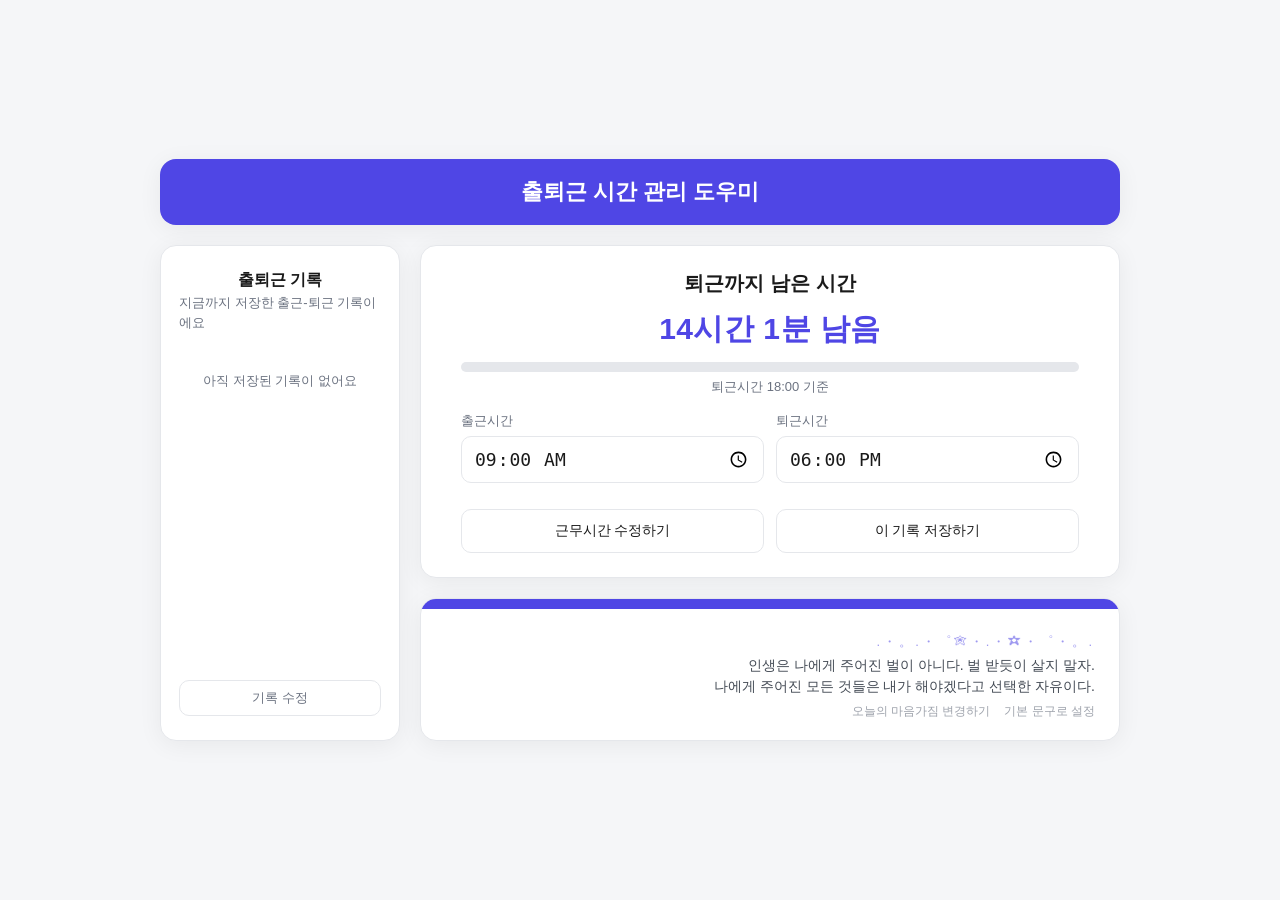
==== index.html @ 561ee298 "Add files via upload" ====
<!DOCTYPE html>
<html lang="ko">
<head>
<meta charset="UTF-8">
<meta name="viewport" content="width=device-width, initial-scale=1.0">
<title>출퇴근 시간 관리 도우미</title>
<style>
  :root {
    color-scheme: light dark;
    --bg: #f5f6f8;
    --card: #ffffff;
    --text: #1a1a1a;
    --muted: #6b7280;
    --muted-strong: #454c56;
    --accent: #4f46e5;
    --border: #e5e7eb;
    --danger: #ef4444;
  }
  @media (prefers-color-scheme: dark) {
    :root {
      --bg: #14151a;
      --card: #1f2128;
      --text: #f2f2f2;
      --muted: #9aa0aa;
      --muted-strong: #c2c7d0;
      --accent: #818cf8;
      --border: #2e313a;
      --danger: #f87171;
    }
  }
  * { box-sizing: border-box; }
  body {
    margin: 0;
    min-height: 100vh;
    display: flex;
    align-items: center;
    justify-content: center;
    background: var(--bg);
    color: var(--text);
    font-family: -apple-system, BlinkMacSystemFont, "Apple SD Gothic Neo", "Segoe UI", sans-serif;
    padding: 24px;
  }
  .page {
    width: 100%;
    max-width: 960px;
    display: flex;
    flex-direction: column;
    align-items: center;
    gap: 20px;
  }
  .page-title {
    width: 100%;
    font-size: 22px;
    font-weight: 700;
    margin: 0;
    text-align: center;
    color: #ffffff;
    background: var(--accent);
    padding: 18px 24px;
    border-radius: 16px;
    box-shadow: 0 4px 24px rgba(0,0,0,0.06);
  }
  .quote-panel {
    width: 100%;
    position: relative;
    overflow: hidden;
    padding-top: 34px;
    padding-right: 24px;
    padding-bottom: 20px;
    padding-left: 190px;
    background-image: url('https://i.pinimg.com/736x/52/87/5c/52875cd600de977568c5be9178337293.jpg');
    background-repeat: no-repeat;
    background-position: 30px center;
    background-size: auto 70%;
  }
  .quote-decor {
    text-align: right;
    font-size: 13px;
    letter-spacing: 3px;
    color: var(--accent);
    opacity: 0.55;
    white-space: nowrap;
    margin-bottom: 4px;
    pointer-events: none;
  }
  .quote-panel::before {
    content: '';
    position: absolute;
    top: 0;
    left: 0;
    right: 0;
    height: 10px;
    background: var(--accent);
  }
  .page-quote {
    width: 100%;
    margin: 0;
    text-align: right;
    color: var(--muted-strong);
    font-size: 14px;
    line-height: 1.5;
  }
  .quote-input {
    display: none;
    width: 100%;
    min-height: 60px;
    resize: vertical;
    text-align: right;
    color: var(--text);
    background: transparent;
    font-size: 14px;
    line-height: 1.5;
    font-family: inherit;
    border: 1px solid var(--border);
    border-radius: 10px;
    padding: 8px 10px;
  }
  .quote-actions {
    width: 100%;
    display: flex;
    justify-content: flex-end;
    gap: 14px;
    margin-top: 6px;
  }
  .quote-btn {
    background: transparent;
    border: none;
    color: var(--muted);
    opacity: 0.65;
    font-size: 12px;
    cursor: pointer;
    padding: 0;
  }
  .quote-btn:hover { color: var(--accent); opacity: 1; }
  .layout {
    width: 100%;
    display: flex;
    gap: 20px;
    align-items: flex-start;
  }
  .panel {
    background-color: var(--card);
    border: 1px solid var(--border);
    border-radius: 16px;
    box-shadow: 0 4px 24px rgba(0,0,0,0.06);
  }
  .right-column {
    flex: 1;
    min-width: 0;
    display: flex;
    flex-direction: column;
    gap: 20px;
  }
  .history {
    width: 240px;
    flex-shrink: 0;
    padding: 24px 18px;
    display: flex;
    flex-direction: column;
    min-height: 0;
  }
  .history h2 {
    font-size: 16px;
    margin: 0 0 2px;
    text-align: center;
  }
  .history .sub {
    margin: 0 0 16px;
    color: var(--muted);
    font-size: 13px;
  }
  .history-list {
    overflow-y: auto;
    flex: 1;
    min-height: 0;
    display: flex;
    flex-direction: column;
    gap: 8px;
    margin-bottom: 12px;
  }
  .history-empty {
    color: var(--muted);
    font-size: 13px;
    text-align: center;
    padding: 24px 0;
  }
  .history-item {
    border: 1px solid var(--border);
    border-radius: 10px;
    padding: 10px 12px;
    display: flex;
    align-items: center;
    justify-content: space-between;
    gap: 8px;
  }
  .history-item .info .date {
    font-size: 12px;
    color: var(--muted);
  }
  .history-item .info .times {
    font-size: 15px;
    font-weight: 600;
    margin-top: 2px;
  }
  .history-item .info .times .arrow {
    color: var(--muted);
    font-weight: 400;
    margin: 0 4px;
  }
  .history-item .del {
    border: none;
    background: transparent;
    color: var(--muted);
    font-size: 18px;
    line-height: 1;
    cursor: pointer;
    padding: 4px 6px;
  }
  .history-item .del:hover { color: var(--danger); }
  .history-item.editing {
    flex-direction: column;
    align-items: stretch;
    gap: 6px;
  }
  .edit-row {
    display: flex;
    align-items: center;
    gap: 6px;
  }
  .history-item.editing input[type="date"],
  .history-item.editing input[type="time"],
  .add-form input[type="date"],
  .add-form input[type="time"] {
    flex: 1;
    min-width: 0;
    font-size: 13px;
    padding: 6px 8px;
    border-radius: 8px;
    border: 1px solid var(--border);
    background: transparent;
    color: var(--text);
  }
  .add-form {
    display: none;
    flex-direction: column;
    gap: 6px;
    padding: 10px;
    margin-bottom: 12px;
    border: 1px dashed var(--border);
    border-radius: 10px;
  }
  .add-form.show { display: flex; }
  .add-form-title {
    font-size: 12px;
    color: var(--muted);
    margin-bottom: 2px;
  }
  .add-form button {
    padding: 8px;
    border: none;
    border-radius: 8px;
    background: var(--accent);
    color: #fff;
    font-size: 13px;
    font-weight: 600;
    cursor: pointer;
  }
  .edit-btn {
    width: 100%;
    padding: 8px;
    border: 1px solid var(--border);
    border-radius: 10px;
    background: transparent;
    color: var(--muted);
    font-size: 13px;
    cursor: pointer;
  }
  .edit-btn.active {
    color: var(--accent);
    border-color: var(--accent);
  }
  .card {
    padding: 24px 40px;
  }
  .card-title {
    font-size: 20px;
    margin: 0 0 12px;
    text-align: center;
  }
  p.sub {
    margin: 0 0 24px;
    color: var(--muted);
    font-size: 14px;
    line-height: 1.5;
  }
  label {
    display: block;
    font-size: 13px;
    color: var(--muted);
    margin-bottom: 6px;
  }
  input[type="time"] {
    width: 100%;
    font-size: 18px;
    padding: 10px 12px;
    border-radius: 10px;
    border: 1px solid var(--border);
    background: transparent;
    color: var(--text);
    margin-bottom: 12px;
  }
  .row {
    display: flex;
    gap: 12px;
    margin-bottom: 14px;
  }
  .row > div { flex: 1; }
  input[type="number"] {
    width: 100%;
    font-size: 16px;
    padding: 10px 12px;
    border-radius: 10px;
    border: 1px solid var(--border);
    background: transparent;
    color: var(--text);
  }
  button.secondary {
    width: 100%;
    padding: 12px;
    border: 1px solid var(--border);
    border-radius: 10px;
    background: transparent;
    color: var(--text);
    font-size: 14px;
    font-weight: 500;
    cursor: pointer;
    margin-top: 8px;
  }
  .result {
    margin-top: 4px;
    margin-bottom: 16px;
    text-align: center;
  }
  .result .time {
    font-size: 30px;
    font-weight: 700;
    color: var(--accent);
    letter-spacing: 0.5px;
  }
  .progress-track {
    width: 100%;
    height: 10px;
    border-radius: 999px;
    background: var(--border);
    overflow: hidden;
    margin: 12px 0 0;
  }
  .progress-fill {
    height: 100%;
    width: 0%;
    border-radius: 999px;
    background: var(--accent);
    transition: width 0.6s ease;
  }
  .result .note {
    margin-top: 6px;
    font-size: 13px;
    color: var(--muted);
  }
  .button-row {
    display: flex;
    gap: 12px;
    margin-top: 8px;
  }
  .button-row .secondary {
    flex: 1;
    width: auto;
    margin-top: 0;
  }
  .work-settings {
    display: none;
  }
  .work-settings.show {
    display: flex;
  }
  @media (max-width: 720px) {
    .layout { flex-direction: column; }
    .history { width: 100%; height: 300px; }
  }
</style>
</head>
<body>
  <div class="page">
    <h1 class="page-title">출퇴근 시간 관리 도우미</h1>
    <div class="layout">
      <div class="panel history">
        <h2>출퇴근 기록</h2>
        <p class="sub">지금까지 저장한 출근-퇴근 기록이에요</p>
        <div class="history-list" id="historyList"></div>
        <div class="add-form" id="addForm">
          <div class="add-form-title">지난 기록 추가하기</div>
          <input type="date" id="addDate">
          <div class="edit-row">
            <input type="time" id="addClockIn">
            <input type="time" id="addClockOut">
          </div>
          <button type="button" onclick="addRecord()">추가하기</button>
        </div>
        <button class="edit-btn" id="editBtn" onclick="toggleEditMode()">기록 수정</button>
      </div>

      <div class="right-column">
      <div class="panel card">
        <h2 class="card-title">퇴근까지 남은 시간</h2>

      <div class="result" id="result">
        <div class="time" id="countdown">-</div>
        <div class="progress-track">
          <div class="progress-fill" id="progressFill"></div>
        </div>
        <div class="note" id="countdownNote"></div>
      </div>

      <div class="row">
        <div>
          <label for="clockIn">출근시간</label>
          <input type="time" id="clockIn" value="09:00">
        </div>
        <div>
          <label for="clockOut">퇴근시간</label>
          <input type="time" id="clockOut" value="18:00">
        </div>
      </div>

      <div class="row work-settings" id="workSettings">
        <div>
          <label for="workHours">근무시간(h)</label>
          <input type="number" id="workHours" value="8" min="0" step="0.5">
        </div>
        <div>
          <label for="breakMinutes">휴게시간(분)</label>
          <input type="number" id="breakMinutes" value="60" min="0" step="5">
        </div>
      </div>

        <div class="button-row">
          <button type="button" class="secondary" id="workSettingsToggle" onclick="toggleWorkSettings()">근무시간 수정하기</button>
          <button type="button" class="secondary" id="saveBtn" onclick="saveRecord()">이 기록 저장하기</button>
        </div>
      </div>

      <div class="panel quote-panel">
        <div class="quote-decor">.・。.・゜✭・.・✫・゜・。.</div>
        <p class="page-quote" id="quoteText"></p>
        <textarea class="quote-input" id="quoteInput"></textarea>
        <div class="quote-actions">
          <button type="button" class="quote-btn" id="quoteEditBtn" onclick="toggleQuoteEdit()">오늘의 마음가짐 변경하기</button>
          <button type="button" class="quote-btn" onclick="resetQuote()">기본 문구로 설정</button>
        </div>
      </div>
      </div>
    </div>
  </div>

<script>
const STORAGE_KEY = 'workTimeHistory';
const QUOTE_KEY = 'workTimeQuote';
const DEFAULT_QUOTE = '인생은 나에게 주어진 벌이 아니다. 벌 받듯이 살지 말자.\n나에게 주어진 모든 것들은 내가 해야겠다고 선택한 자유이다.';

function escapeHtml(str) {
  return str.replace(/&/g, '&amp;').replace(/</g, '&lt;').replace(/>/g, '&gt;');
}

function getQuote() {
  return localStorage.getItem(QUOTE_KEY) || DEFAULT_QUOTE;
}

function renderQuote() {
  document.getElementById('quoteText').innerHTML = getQuote().split('\n').map(escapeHtml).join('<br>');
}

let quoteEditing = false;

function toggleQuoteEdit() {
  quoteEditing = !quoteEditing;
  const textEl = document.getElementById('quoteText');
  const inputEl = document.getElementById('quoteInput');
  const btn = document.getElementById('quoteEditBtn');

  if (quoteEditing) {
    inputEl.value = getQuote();
    textEl.style.display = 'none';
    inputEl.style.display = 'block';
    btn.textContent = '저장하기';
  } else {
    localStorage.setItem(QUOTE_KEY, inputEl.value);
    renderQuote();
    textEl.style.display = 'block';
    inputEl.style.display = 'none';
    btn.textContent = '오늘의 마음가짐 변경하기';
  }
}

function resetQuote() {
  localStorage.removeItem(QUOTE_KEY);
  quoteEditing = false;
  document.getElementById('quoteText').style.display = 'block';
  document.getElementById('quoteInput').style.display = 'none';
  document.getElementById('quoteEditBtn').textContent = '오늘의 마음가짐 변경하기';
  renderQuote();
}

function timeToMinutes(timeStr) {
  const [h, m] = timeStr.split(':').map(Number);
  return h * 60 + m;
}

function minutesToTime(totalMinutes) {
  const h = Math.floor(totalMinutes / 60) % 24;
  const m = totalMinutes % 60;
  return String(h).padStart(2, '0') + ':' + String(m).padStart(2, '0');
}

function pad2(n) {
  return String(n).padStart(2, '0');
}

function todayIso() {
  const now = new Date();
  return `${now.getFullYear()}-${pad2(now.getMonth() + 1)}-${pad2(now.getDate())}`;
}

function toIsoDate(record) {
  return record.dateIso || (record.date || '').replace(/\./g, '-');
}

const WEEKDAYS = ['일', '월', '화', '수', '목', '금', '토'];

function formatDateLabel(isoDate) {
  if (!isoDate) return '';
  const [y, m, d] = isoDate.split('-').map(Number);
  const weekday = WEEKDAYS[new Date(y, m - 1, d).getDay()];
  return `${isoDate.replace(/-/g, '.')} (${weekday})`;
}

let workSettingsOpen = false;

function toggleWorkSettings() {
  workSettingsOpen = !workSettingsOpen;
  document.getElementById('workSettings').classList.toggle('show', workSettingsOpen);
  document.getElementById('workSettingsToggle').textContent = workSettingsOpen ? '근무시간 설정 닫기' : '근무시간 수정하기';
  syncHistoryHeight();
}

function recalcClockOut() {
  const clockIn = document.getElementById('clockIn').value;
  const workHours = parseFloat(document.getElementById('workHours').value) || 0;
  const breakMinutes = parseFloat(document.getElementById('breakMinutes').value) || 0;
  if (!clockIn) return;
  const totalMinutes = timeToMinutes(clockIn) + Math.round(workHours * 60) + breakMinutes;
  document.getElementById('clockOut').value = minutesToTime(totalMinutes);
  updateCountdown();
}

function getClockOutTarget() {
  const clockIn = document.getElementById('clockIn').value;
  const clockOut = document.getElementById('clockOut').value;
  if (!clockIn || !clockOut) return null;

  const inMinutes = timeToMinutes(clockIn);
  const outMinutes = timeToMinutes(clockOut);
  const nextDay = outMinutes <= inMinutes;

  const now = new Date();
  const [outH, outM] = clockOut.split(':').map(Number);
  const target = new Date(now.getFullYear(), now.getMonth(), now.getDate(), outH, outM, 0, 0);
  if (nextDay) target.setDate(target.getDate() + 1);

  return { target, nextDay, clockOut };
}

function updateCountdown() {
  const info = getClockOutTarget();
  const timeEl = document.getElementById('countdown');
  const noteEl = document.getElementById('countdownNote');
  const fillEl = document.getElementById('progressFill');
  const clockIn = document.getElementById('clockIn').value;

  if (!info || !clockIn) {
    timeEl.textContent = '-';
    noteEl.textContent = '출근시간과 퇴근시간을 입력해 주세요';
    fillEl.style.width = '0%';
    return;
  }

  const { target, nextDay, clockOut } = info;
  const now = new Date();
  const diffMs = target - now;

  if (diffMs <= 0) {
    timeEl.textContent = '🎉 퇴근 시간이에요!';
  } else {
    const totalSeconds = Math.floor(diffMs / 1000);
    const hh = Math.floor(totalSeconds / 3600);
    const mm = Math.floor((totalSeconds % 3600) / 60);
    timeEl.textContent = hh === 0 ? `${mm}분 남음` : `${hh}시간 ${mm}분 남음`;
  }
  noteEl.textContent = `퇴근시간 ${clockOut}${nextDay ? ' (다음날)' : ''} 기준`;

  const [inH, inM] = clockIn.split(':').map(Number);
  const start = new Date(now.getFullYear(), now.getMonth(), now.getDate(), inH, inM, 0, 0);
  const totalMs = target - start;
  const elapsedMs = now - start;
  const percent = totalMs > 0 ? Math.max(0, Math.min(100, (elapsedMs / totalMs) * 100)) : 100;
  fillEl.style.width = percent + '%';
}

function loadHistory() {
  try {
    return JSON.parse(localStorage.getItem(STORAGE_KEY)) || [];
  } catch (e) {
    return [];
  }
}

function saveHistory(records) {
  localStorage.setItem(STORAGE_KEY, JSON.stringify(records));
}

function saveRecord() {
  const clockIn = document.getElementById('clockIn').value;
  const info = getClockOutTarget();
  if (!clockIn || !info) return;

  const records = loadHistory();
  records.unshift({
    id: new Date().getTime(),
    dateIso: todayIso(),
    clockIn,
    clockOut: info.clockOut,
    nextDay: info.nextDay,
  });
  saveHistory(records);
  renderHistory();
}

function deleteRecord(id) {
  const records = loadHistory().filter(r => r.id !== id);
  saveHistory(records);
  renderHistory();
}

function addRecord() {
  const dateIso = document.getElementById('addDate').value;
  const clockIn = document.getElementById('addClockIn').value;
  const clockOut = document.getElementById('addClockOut').value;
  if (!dateIso || !clockIn || !clockOut) return;

  const records = loadHistory();
  records.unshift({
    id: new Date().getTime(),
    dateIso,
    clockIn,
    clockOut,
    nextDay: timeToMinutes(clockOut) <= timeToMinutes(clockIn),
  });
  saveHistory(records);

  document.getElementById('addDate').value = '';
  document.getElementById('addClockIn').value = '';
  document.getElementById('addClockOut').value = '';
  renderHistory();
}

function updateRecordField(id, field, value) {
  const records = loadHistory();
  const record = records.find(r => r.id === id);
  if (!record) return;

  record[field] = value;
  if (field === 'clockIn' || field === 'clockOut') {
    record.nextDay = timeToMinutes(record.clockOut) <= timeToMinutes(record.clockIn);
  }
  saveHistory(records);
}

let editMode = false;

function toggleEditMode() {
  editMode = !editMode;
  document.getElementById('editBtn').textContent = editMode ? '수정 완료' : '기록 수정';
  document.getElementById('editBtn').classList.toggle('active', editMode);
  document.getElementById('addForm').classList.toggle('show', editMode);
  if (editMode) document.getElementById('addDate').value = todayIso();
  renderHistory();
}

function renderHistory() {
  const records = loadHistory();
  const list = document.getElementById('historyList');
  list.innerHTML = '';

  if (records.length === 0) {
    list.innerHTML = '<div class="history-empty">아직 저장된 기록이 없어요</div>';
    return;
  }

  records.forEach(r => {
    const item = document.createElement('div');
    const dateIso = toIsoDate(r);

    if (editMode) {
      item.className = 'history-item editing';
      item.innerHTML = `
        <div class="edit-row">
          <input type="date" class="edit-date" value="${dateIso}">
          <button class="del" title="삭제">&times;</button>
        </div>
        <div class="edit-row">
          <input type="time" class="edit-in" value="${r.clockIn}">
          <input type="time" class="edit-out" value="${r.clockOut}">
        </div>
      `;
      item.querySelector('.edit-date').addEventListener('change', e => updateRecordField(r.id, 'dateIso', e.target.value));
      item.querySelector('.edit-in').addEventListener('change', e => updateRecordField(r.id, 'clockIn', e.target.value));
      item.querySelector('.edit-out').addEventListener('change', e => updateRecordField(r.id, 'clockOut', e.target.value));
    } else {
      item.className = 'history-item';
      item.innerHTML = `
        <div class="info">
          <div class="date">${formatDateLabel(dateIso)}</div>
          <div class="times">${r.clockIn}<span class="arrow">→</span>${r.clockOut}${r.nextDay ? ' (다음날)' : ''}</div>
        </div>
        <button class="del" title="삭제">&times;</button>
      `;
    }
    item.querySelector('.del').addEventListener('click', () => deleteRecord(r.id));
    list.appendChild(item);
  });
}

document.getElementById('clockIn').addEventListener('change', () => { recalcClockOut(); });
document.getElementById('workHours').addEventListener('change', () => { recalcClockOut(); });
document.getElementById('breakMinutes').addEventListener('change', () => { recalcClockOut(); });
document.getElementById('clockOut').addEventListener('change', updateCountdown);

function syncHistoryHeight() {
  const rightColumn = document.querySelector('.right-column');
  const history = document.querySelector('.history');
  if (window.innerWidth <= 720) {
    history.style.height = '';
    return;
  }
  history.style.height = rightColumn.offsetHeight + 'px';
}

new ResizeObserver(syncHistoryHeight).observe(document.querySelector('.right-column'));
window.addEventListener('resize', syncHistoryHeight);

updateCountdown();
setInterval(updateCountdown, 1000);
renderHistory();
renderQuote();
syncHistoryHeight();
</script>
</body>
</html>
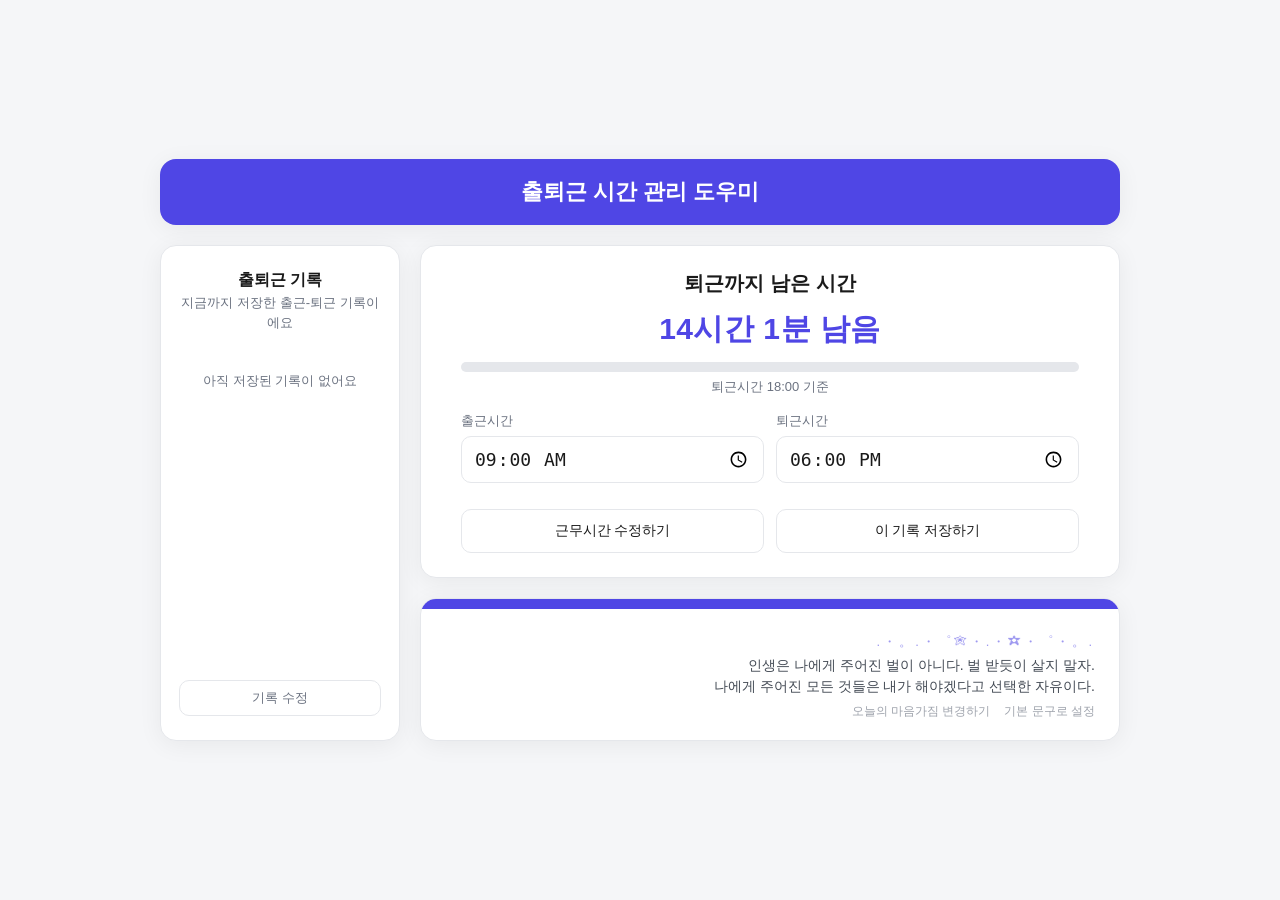
==== commit ffb7837a: "Add files via upload" ====
--- a/index.html
+++ b/index.html
@@ -168,6 +168,7 @@
     margin: 0 0 16px;
     color: var(--muted);
     font-size: 13px;
+    text-align: center;
   }
   .history-list {
     overflow-y: auto;
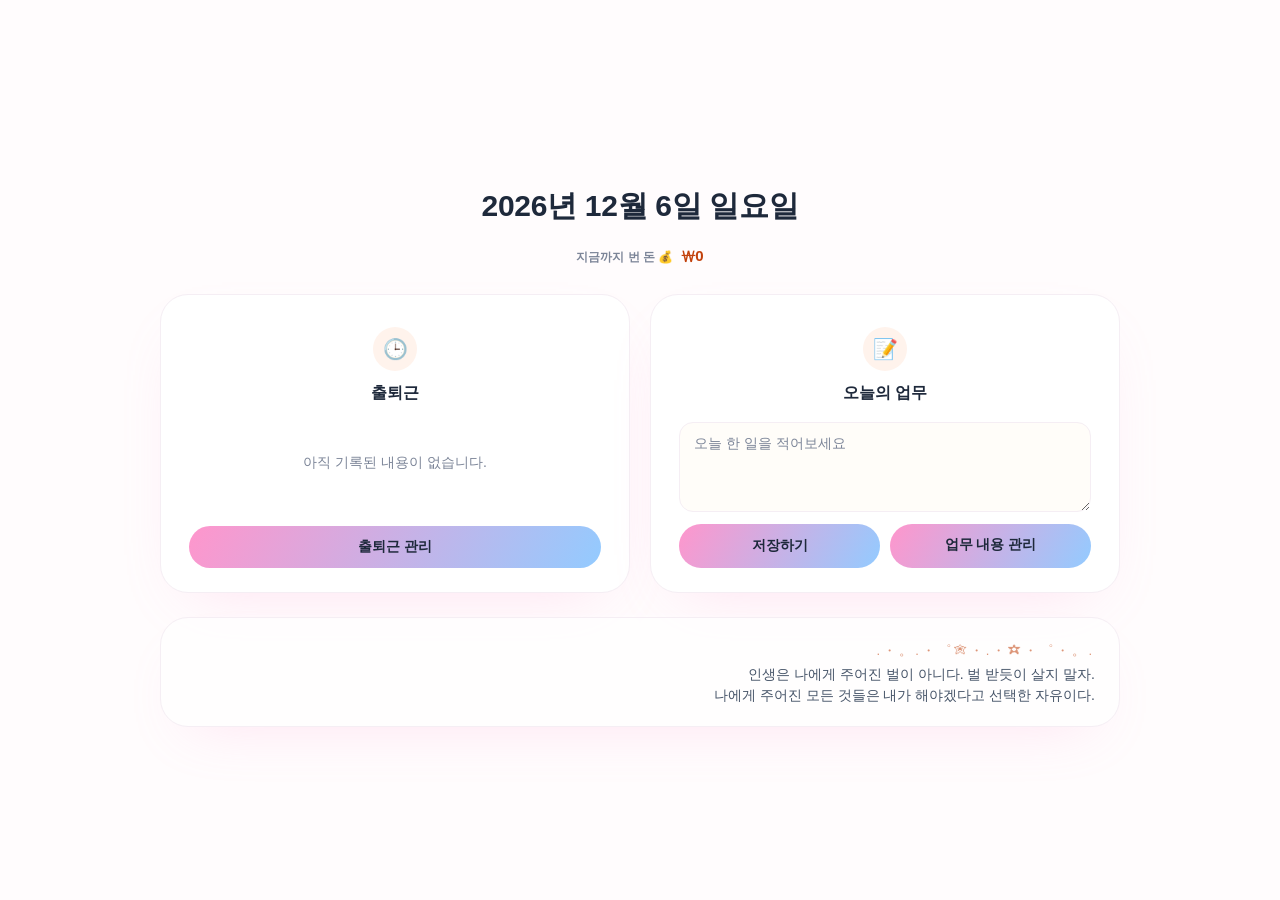
==== commit 1b625918: "Rebuild as intern diary: Home dashboard, worklog/mindset pages, candy UI Home is now the entry point" ====
--- a/index.html
+++ b/index.html
@@ -3,94 +3,189 @@
 <head>
 <meta charset="UTF-8">
 <meta name="viewport" content="width=device-width, initial-scale=1.0">
-<title>출퇴근 시간 관리 도우미</title>
+<title>오늘의 인턴 다이어리</title>
+<link rel="stylesheet" href="style.css">
+<script src="diary.js"></script>
+<script src="mindset.js"></script>
+<script src="transition.js" defer></script>
 <style>
-  :root {
-    color-scheme: light dark;
-    --bg: #f5f6f8;
-    --card: #ffffff;
-    --text: #1a1a1a;
-    --muted: #6b7280;
-    --muted-strong: #454c56;
-    --accent: #4f46e5;
-    --border: #e5e7eb;
-    --danger: #ef4444;
-  }
-  @media (prefers-color-scheme: dark) {
-    :root {
-      --bg: #14151a;
-      --card: #1f2128;
-      --text: #f2f2f2;
-      --muted: #9aa0aa;
-      --muted-strong: #c2c7d0;
-      --accent: #818cf8;
-      --border: #2e313a;
-      --danger: #f87171;
-    }
-  }
-  * { box-sizing: border-box; }
-  body {
-    margin: 0;
-    min-height: 100vh;
+  .diary-header {
+    width: 100%;
+    text-align: center;
+    padding: 12px 0 4px;
+  }
+  .diary-date {
+    font-size: 30px;
+    font-weight: 800;
+    color: var(--text);
+    letter-spacing: -0.3px;
+  }
+  .diary-grid {
+    width: 100%;
+    display: grid;
+    grid-template-columns: 1fr 1fr;
+    gap: 20px;
+  }
+  .diary-card {
+    padding: 32px 28px 24px;
+    display: flex;
+    flex-direction: column;
+    align-items: center;
+    text-align: center;
+  }
+  .diary-card-icon {
+    width: 44px;
+    height: 44px;
+    border-radius: 999px;
+    background: var(--peach-soft);
     display: flex;
     align-items: center;
     justify-content: center;
-    background: var(--bg);
+    font-size: 20px;
+    margin-bottom: 12px;
+  }
+  .diary-card-title {
+    font-size: 16px;
+    font-weight: 700;
     color: var(--text);
-    font-family: -apple-system, BlinkMacSystemFont, "Apple SD Gothic Neo", "Segoe UI", sans-serif;
-    padding: 24px;
-  }
-  .page {
-    width: 100%;
-    max-width: 960px;
-    display: flex;
-    flex-direction: column;
+    margin: 0 0 18px;
+  }
+  .diary-card-body {
+    width: 100%;
+    flex: 1;
+    margin-bottom: 22px;
+    display: flex;
     align-items: center;
-    gap: 20px;
-  }
-  .page-title {
-    width: 100%;
+    justify-content: center;
+  }
+  .diary-empty {
+    color: var(--muted);
+    font-size: 14px;
+    padding: 20px 0;
+    margin: 0;
+  }
+  .stat-row {
+    display: flex;
+    justify-content: center;
+    gap: 32px;
+  }
+  .stat-label {
+    font-size: 12px;
+    color: var(--muted);
+    margin-bottom: 6px;
+    font-weight: 600;
+  }
+  .stat-value {
     font-size: 22px;
+    font-weight: 800;
+    color: var(--peach-text);
+    font-variant-numeric: tabular-nums;
+  }
+  .home-task-textarea {
+    width: 100%;
+    min-height: 90px;
+    resize: vertical;
+    font-size: 14px;
+    line-height: 1.5;
+    font-family: inherit;
+    color: var(--text);
+    background: #fffdf9;
+    border: 1.5px solid var(--border);
+    border-radius: 14px;
+    padding: 10px 14px;
+    margin-bottom: 12px;
+    text-align: left;
+  }
+  .home-task-textarea:focus {
+    outline: none;
+    border-color: var(--peach);
+    box-shadow: 0 0 0 4px var(--peach-soft);
+  }
+  .home-task-textarea::placeholder {
+    color: var(--muted);
+  }
+  .home-task-actions {
+    width: 100%;
+    display: flex;
+    gap: 10px;
+  }
+  .home-task-actions .secondary,
+  .home-task-actions .diary-card-btn {
+    flex: 1;
+    margin-top: 0;
+  }
+  .diary-card-btn {
+    display: block;
+    width: 100%;
+    padding: 12px 20px;
+    border: none;
+    border-radius: 999px;
+    background: var(--button-gradient);
+    color: var(--text);
+    font-size: 14px;
     font-weight: 700;
-    margin: 0;
+    text-decoration: none;
     text-align: center;
-    color: #ffffff;
-    background: var(--accent);
-    padding: 18px 24px;
-    border-radius: 16px;
-    box-shadow: 0 4px 24px rgba(0,0,0,0.06);
+    cursor: pointer;
+    transition: transform 0.25s cubic-bezier(0.34, 1.56, 0.64, 1), box-shadow 0.25s ease;
+  }
+  .diary-card-btn:hover {
+    transform: translateY(-2px);
+    box-shadow: 0 14px 28px -12px var(--button-shadow);
+  }
+  @media (max-width: 640px) {
+    .diary-grid { grid-template-columns: 1fr; }
+  }
+  .earnings-inline {
+    display: flex;
+    align-items: baseline;
+    justify-content: center;
+    gap: 8px;
+    margin: -8px 0 4px;
+  }
+  .earnings-label {
+    font-size: 12px;
+    font-weight: 700;
+    color: var(--muted);
+  }
+  .earnings-value {
+    font-size: 15px;
+    font-weight: 800;
+    color: var(--peach-text);
+    font-variant-numeric: tabular-nums;
   }
   .quote-panel {
+    display: block;
     width: 100%;
     position: relative;
     overflow: hidden;
-    padding-top: 34px;
+    padding-top: 24px;
     padding-right: 24px;
     padding-bottom: 20px;
     padding-left: 190px;
+    background-color: rgba(255, 255, 255, 0.7);
     background-image: url('https://i.pinimg.com/736x/52/87/5c/52875cd600de977568c5be9178337293.jpg');
     background-repeat: no-repeat;
     background-position: 30px center;
     background-size: auto 70%;
+    text-decoration: none;
+    color: inherit;
+    cursor: pointer;
+    transition: transform 0.25s cubic-bezier(0.34, 1.56, 0.64, 1), box-shadow 0.25s ease;
+  }
+  .quote-panel:hover {
+    transform: translateY(-2px);
+    box-shadow: 0 20px 44px -20px rgba(255, 180, 143, 0.5);
   }
   .quote-decor {
     text-align: right;
     font-size: 13px;
     letter-spacing: 3px;
-    color: var(--accent);
+    color: var(--peach-text);
     opacity: 0.55;
     white-space: nowrap;
     margin-bottom: 4px;
     pointer-events: none;
-  }
-  .quote-panel::before {
-    content: '';
-    position: absolute;
-    top: 0;
-    left: 0;
-    right: 0;
-    height: 10px;
-    background: var(--accent);
   }
   .page-quote {
     width: 100%;
@@ -100,669 +195,133 @@
     font-size: 14px;
     line-height: 1.5;
   }
-  .quote-input {
-    display: none;
-    width: 100%;
-    min-height: 60px;
-    resize: vertical;
-    text-align: right;
-    color: var(--text);
-    background: transparent;
-    font-size: 14px;
-    line-height: 1.5;
-    font-family: inherit;
-    border: 1px solid var(--border);
-    border-radius: 10px;
-    padding: 8px 10px;
-  }
-  .quote-actions {
-    width: 100%;
-    display: flex;
-    justify-content: flex-end;
-    gap: 14px;
-    margin-top: 6px;
-  }
-  .quote-btn {
-    background: transparent;
-    border: none;
-    color: var(--muted);
-    opacity: 0.65;
-    font-size: 12px;
-    cursor: pointer;
-    padding: 0;
-  }
-  .quote-btn:hover { color: var(--accent); opacity: 1; }
-  .layout {
-    width: 100%;
-    display: flex;
-    gap: 20px;
-    align-items: flex-start;
-  }
-  .panel {
-    background-color: var(--card);
-    border: 1px solid var(--border);
-    border-radius: 16px;
-    box-shadow: 0 4px 24px rgba(0,0,0,0.06);
-  }
-  .right-column {
-    flex: 1;
-    min-width: 0;
-    display: flex;
-    flex-direction: column;
-    gap: 20px;
-  }
-  .history {
-    width: 240px;
-    flex-shrink: 0;
-    padding: 24px 18px;
-    display: flex;
-    flex-direction: column;
-    min-height: 0;
-  }
-  .history h2 {
-    font-size: 16px;
-    margin: 0 0 2px;
-    text-align: center;
-  }
-  .history .sub {
-    margin: 0 0 16px;
-    color: var(--muted);
-    font-size: 13px;
-    text-align: center;
-  }
-  .history-list {
-    overflow-y: auto;
-    flex: 1;
-    min-height: 0;
-    display: flex;
-    flex-direction: column;
-    gap: 8px;
-    margin-bottom: 12px;
-  }
-  .history-empty {
-    color: var(--muted);
-    font-size: 13px;
-    text-align: center;
-    padding: 24px 0;
-  }
-  .history-item {
-    border: 1px solid var(--border);
-    border-radius: 10px;
-    padding: 10px 12px;
-    display: flex;
-    align-items: center;
-    justify-content: space-between;
-    gap: 8px;
-  }
-  .history-item .info .date {
-    font-size: 12px;
-    color: var(--muted);
-  }
-  .history-item .info .times {
-    font-size: 15px;
-    font-weight: 600;
-    margin-top: 2px;
-  }
-  .history-item .info .times .arrow {
-    color: var(--muted);
-    font-weight: 400;
-    margin: 0 4px;
-  }
-  .history-item .del {
-    border: none;
-    background: transparent;
-    color: var(--muted);
-    font-size: 18px;
-    line-height: 1;
-    cursor: pointer;
-    padding: 4px 6px;
-  }
-  .history-item .del:hover { color: var(--danger); }
-  .history-item.editing {
-    flex-direction: column;
-    align-items: stretch;
-    gap: 6px;
-  }
-  .edit-row {
-    display: flex;
-    align-items: center;
-    gap: 6px;
-  }
-  .history-item.editing input[type="date"],
-  .history-item.editing input[type="time"],
-  .add-form input[type="date"],
-  .add-form input[type="time"] {
-    flex: 1;
-    min-width: 0;
-    font-size: 13px;
-    padding: 6px 8px;
-    border-radius: 8px;
-    border: 1px solid var(--border);
-    background: transparent;
-    color: var(--text);
-  }
-  .add-form {
-    display: none;
-    flex-direction: column;
-    gap: 6px;
-    padding: 10px;
-    margin-bottom: 12px;
-    border: 1px dashed var(--border);
-    border-radius: 10px;
-  }
-  .add-form.show { display: flex; }
-  .add-form-title {
-    font-size: 12px;
-    color: var(--muted);
-    margin-bottom: 2px;
-  }
-  .add-form button {
-    padding: 8px;
-    border: none;
-    border-radius: 8px;
-    background: var(--accent);
-    color: #fff;
-    font-size: 13px;
-    font-weight: 600;
-    cursor: pointer;
-  }
-  .edit-btn {
-    width: 100%;
-    padding: 8px;
-    border: 1px solid var(--border);
-    border-radius: 10px;
-    background: transparent;
-    color: var(--muted);
-    font-size: 13px;
-    cursor: pointer;
-  }
-  .edit-btn.active {
-    color: var(--accent);
-    border-color: var(--accent);
-  }
-  .card {
-    padding: 24px 40px;
-  }
-  .card-title {
-    font-size: 20px;
-    margin: 0 0 12px;
-    text-align: center;
-  }
-  p.sub {
-    margin: 0 0 24px;
-    color: var(--muted);
-    font-size: 14px;
-    line-height: 1.5;
-  }
-  label {
-    display: block;
-    font-size: 13px;
-    color: var(--muted);
-    margin-bottom: 6px;
-  }
-  input[type="time"] {
-    width: 100%;
-    font-size: 18px;
-    padding: 10px 12px;
-    border-radius: 10px;
-    border: 1px solid var(--border);
-    background: transparent;
-    color: var(--text);
-    margin-bottom: 12px;
-  }
-  .row {
-    display: flex;
-    gap: 12px;
-    margin-bottom: 14px;
-  }
-  .row > div { flex: 1; }
-  input[type="number"] {
-    width: 100%;
-    font-size: 16px;
-    padding: 10px 12px;
-    border-radius: 10px;
-    border: 1px solid var(--border);
-    background: transparent;
-    color: var(--text);
-  }
-  button.secondary {
-    width: 100%;
-    padding: 12px;
-    border: 1px solid var(--border);
-    border-radius: 10px;
-    background: transparent;
-    color: var(--text);
-    font-size: 14px;
-    font-weight: 500;
-    cursor: pointer;
-    margin-top: 8px;
-  }
-  .result {
-    margin-top: 4px;
-    margin-bottom: 16px;
-    text-align: center;
-  }
-  .result .time {
-    font-size: 30px;
-    font-weight: 700;
-    color: var(--accent);
-    letter-spacing: 0.5px;
-  }
-  .progress-track {
-    width: 100%;
-    height: 10px;
-    border-radius: 999px;
-    background: var(--border);
-    overflow: hidden;
-    margin: 12px 0 0;
-  }
-  .progress-fill {
-    height: 100%;
-    width: 0%;
-    border-radius: 999px;
-    background: var(--accent);
-    transition: width 0.6s ease;
-  }
-  .result .note {
-    margin-top: 6px;
-    font-size: 13px;
-    color: var(--muted);
-  }
-  .button-row {
-    display: flex;
-    gap: 12px;
-    margin-top: 8px;
-  }
-  .button-row .secondary {
-    flex: 1;
-    width: auto;
-    margin-top: 0;
-  }
-  .work-settings {
-    display: none;
-  }
-  .work-settings.show {
-    display: flex;
-  }
-  @media (max-width: 720px) {
-    .layout { flex-direction: column; }
-    .history { width: 100%; height: 300px; }
+  @media (max-width: 640px) {
+    .quote-panel {
+      padding: 120px 18px 20px;
+      background-position: center 16px;
+      background-size: auto 90px;
+    }
+    .quote-decor {
+      text-align: center;
+      white-space: normal;
+    }
+    .page-quote {
+      text-align: center;
+    }
   }
 </style>
 </head>
 <body>
   <div class="page">
-    <h1 class="page-title">출퇴근 시간 관리 도우미</h1>
-    <div class="layout">
-      <div class="panel history">
-        <h2>출퇴근 기록</h2>
-        <p class="sub">지금까지 저장한 출근-퇴근 기록이에요</p>
-        <div class="history-list" id="historyList"></div>
-        <div class="add-form" id="addForm">
-          <div class="add-form-title">지난 기록 추가하기</div>
-          <input type="date" id="addDate">
-          <div class="edit-row">
-            <input type="time" id="addClockIn">
-            <input type="time" id="addClockOut">
-          </div>
-          <button type="button" onclick="addRecord()">추가하기</button>
-        </div>
-        <button class="edit-btn" id="editBtn" onclick="toggleEditMode()">기록 수정</button>
+    <header class="diary-header">
+      <div class="diary-date" id="diaryDate"></div>
+    </header>
+
+    <div class="earnings-inline">
+      <span class="earnings-label">지금까지 번 돈 💰</span>
+      <span class="earnings-value" id="earningsValue">₩0</span>
+    </div>
+
+    <div class="diary-grid">
+      <div class="panel diary-card">
+        <div class="diary-card-icon">🕒</div>
+        <h2 class="diary-card-title">출퇴근</h2>
+        <div class="diary-card-body" id="attendanceBody"></div>
+        <a class="diary-card-btn" href="attendance.html" data-nav>출퇴근 관리</a>
       </div>
 
-      <div class="right-column">
-      <div class="panel card">
-        <h2 class="card-title">퇴근까지 남은 시간</h2>
-
-      <div class="result" id="result">
-        <div class="time" id="countdown">-</div>
-        <div class="progress-track">
-          <div class="progress-fill" id="progressFill"></div>
-        </div>
-        <div class="note" id="countdownNote"></div>
-      </div>
-
-      <div class="row">
-        <div>
-          <label for="clockIn">출근시간</label>
-          <input type="time" id="clockIn" value="09:00">
-        </div>
-        <div>
-          <label for="clockOut">퇴근시간</label>
-          <input type="time" id="clockOut" value="18:00">
+      <div class="panel diary-card">
+        <div class="diary-card-icon">📝</div>
+        <h2 class="diary-card-title">오늘의 업무</h2>
+        <textarea id="homeTasksInput" class="home-task-textarea" placeholder="오늘 한 일을 적어보세요"></textarea>
+        <div class="home-task-actions">
+          <button type="button" class="secondary" id="homeTaskSaveBtn" onclick="saveTasksFromHome()">저장하기</button>
+          <a class="diary-card-btn" href="worklog.html" data-nav>업무 내용 관리</a>
         </div>
       </div>
-
-      <div class="row work-settings" id="workSettings">
-        <div>
-          <label for="workHours">근무시간(h)</label>
-          <input type="number" id="workHours" value="8" min="0" step="0.5">
-        </div>
-        <div>
-          <label for="breakMinutes">휴게시간(분)</label>
-          <input type="number" id="breakMinutes" value="60" min="0" step="5">
-        </div>
+    </div>
+
+    <a class="panel quote-panel" href="mindset.html" data-nav>
+      <div class="quote-decor">.・。.・゜✭・.・✫・゜・。.</div>
+      <p class="page-quote" id="quoteText"></p>
+    </a>
+  </div>
+
+<script>
+function renderQuotePreview() {
+  const entry = getDisplayedMindsetEntry();
+  document.getElementById('quoteText').innerHTML = entry.text.split('\n').map(escapeHtml).join('<br>');
+}
+
+function renderAttendanceCard() {
+  const entry = getTodayEntry();
+  const body = document.getElementById('attendanceBody');
+
+  if (!entry || !entry.clockIn || !entry.clockOut) {
+    body.innerHTML = '<p class="diary-empty">아직 기록된 내용이 없습니다.</p>';
+    return;
+  }
+
+  body.innerHTML = `
+    <div class="stat-row">
+      <div class="stat">
+        <div class="stat-label">출근</div>
+        <div class="stat-value">${entry.clockIn}</div>
       </div>
-
-        <div class="button-row">
-          <button type="button" class="secondary" id="workSettingsToggle" onclick="toggleWorkSettings()">근무시간 수정하기</button>
-          <button type="button" class="secondary" id="saveBtn" onclick="saveRecord()">이 기록 저장하기</button>
-        </div>
-      </div>
-
-      <div class="panel quote-panel">
-        <div class="quote-decor">.・。.・゜✭・.・✫・゜・。.</div>
-        <p class="page-quote" id="quoteText"></p>
-        <textarea class="quote-input" id="quoteInput"></textarea>
-        <div class="quote-actions">
-          <button type="button" class="quote-btn" id="quoteEditBtn" onclick="toggleQuoteEdit()">오늘의 마음가짐 변경하기</button>
-          <button type="button" class="quote-btn" onclick="resetQuote()">기본 문구로 설정</button>
-        </div>
-      </div>
+      <div class="stat">
+        <div class="stat-label">퇴근 예정</div>
+        <div class="stat-value">${entry.clockOut}</div>
       </div>
     </div>
-  </div>
-
-<script>
-const STORAGE_KEY = 'workTimeHistory';
-const QUOTE_KEY = 'workTimeQuote';
-const DEFAULT_QUOTE = '인생은 나에게 주어진 벌이 아니다. 벌 받듯이 살지 말자.\n나에게 주어진 모든 것들은 내가 해야겠다고 선택한 자유이다.';
-
-function escapeHtml(str) {
-  return str.replace(/&/g, '&amp;').replace(/</g, '&lt;').replace(/>/g, '&gt;');
-}
-
-function getQuote() {
-  return localStorage.getItem(QUOTE_KEY) || DEFAULT_QUOTE;
-}
-
-function renderQuote() {
-  document.getElementById('quoteText').innerHTML = getQuote().split('\n').map(escapeHtml).join('<br>');
-}
-
-let quoteEditing = false;
-
-function toggleQuoteEdit() {
-  quoteEditing = !quoteEditing;
-  const textEl = document.getElementById('quoteText');
-  const inputEl = document.getElementById('quoteInput');
-  const btn = document.getElementById('quoteEditBtn');
-
-  if (quoteEditing) {
-    inputEl.value = getQuote();
-    textEl.style.display = 'none';
-    inputEl.style.display = 'block';
-    btn.textContent = '저장하기';
-  } else {
-    localStorage.setItem(QUOTE_KEY, inputEl.value);
-    renderQuote();
-    textEl.style.display = 'block';
-    inputEl.style.display = 'none';
-    btn.textContent = '오늘의 마음가짐 변경하기';
-  }
-}
-
-function resetQuote() {
-  localStorage.removeItem(QUOTE_KEY);
-  quoteEditing = false;
-  document.getElementById('quoteText').style.display = 'block';
-  document.getElementById('quoteInput').style.display = 'none';
-  document.getElementById('quoteEditBtn').textContent = '오늘의 마음가짐 변경하기';
-  renderQuote();
-}
-
-function timeToMinutes(timeStr) {
-  const [h, m] = timeStr.split(':').map(Number);
-  return h * 60 + m;
-}
-
-function minutesToTime(totalMinutes) {
-  const h = Math.floor(totalMinutes / 60) % 24;
-  const m = totalMinutes % 60;
-  return String(h).padStart(2, '0') + ':' + String(m).padStart(2, '0');
-}
-
-function pad2(n) {
-  return String(n).padStart(2, '0');
-}
-
-function todayIso() {
+  `;
+}
+
+function renderTasksCard() {
+  const entry = getTodayEntry();
+  document.getElementById('homeTasksInput').value = (entry && entry.tasks) || '';
+}
+
+function saveTasksFromHome() {
+  const diary = loadDiary();
+  const dateIso = todayIso();
+  diary[dateIso] = { ...diary[dateIso], tasks: document.getElementById('homeTasksInput').value };
+  saveDiary(diary);
+
+  const btn = document.getElementById('homeTaskSaveBtn');
+  const original = btn.textContent;
+  btn.textContent = '저장됨 ✓';
+  setTimeout(() => { btn.textContent = original; }, 1200);
+}
+
+const DAILY_WAGE = 100000;
+const DAILY_WORK_MINUTES = 9 * 60;
+const WAGE_PER_MINUTE = DAILY_WAGE / DAILY_WORK_MINUTES;
+
+function updateEarnings() {
+  const entry = getTodayEntry();
+  const valueEl = document.getElementById('earningsValue');
+
+  if (!entry || !entry.clockIn) {
+    valueEl.textContent = '₩0';
+    return;
+  }
+
   const now = new Date();
-  return `${now.getFullYear()}-${pad2(now.getMonth() + 1)}-${pad2(now.getDate())}`;
-}
-
-function toIsoDate(record) {
-  return record.dateIso || (record.date || '').replace(/\./g, '-');
-}
-
-const WEEKDAYS = ['일', '월', '화', '수', '목', '금', '토'];
-
-function formatDateLabel(isoDate) {
-  if (!isoDate) return '';
-  const [y, m, d] = isoDate.split('-').map(Number);
-  const weekday = WEEKDAYS[new Date(y, m - 1, d).getDay()];
-  return `${isoDate.replace(/-/g, '.')} (${weekday})`;
-}
-
-let workSettingsOpen = false;
-
-function toggleWorkSettings() {
-  workSettingsOpen = !workSettingsOpen;
-  document.getElementById('workSettings').classList.toggle('show', workSettingsOpen);
-  document.getElementById('workSettingsToggle').textContent = workSettingsOpen ? '근무시간 설정 닫기' : '근무시간 수정하기';
-  syncHistoryHeight();
-}
-
-function recalcClockOut() {
-  const clockIn = document.getElementById('clockIn').value;
-  const workHours = parseFloat(document.getElementById('workHours').value) || 0;
-  const breakMinutes = parseFloat(document.getElementById('breakMinutes').value) || 0;
-  if (!clockIn) return;
-  const totalMinutes = timeToMinutes(clockIn) + Math.round(workHours * 60) + breakMinutes;
-  document.getElementById('clockOut').value = minutesToTime(totalMinutes);
-  updateCountdown();
-}
-
-function getClockOutTarget() {
-  const clockIn = document.getElementById('clockIn').value;
-  const clockOut = document.getElementById('clockOut').value;
-  if (!clockIn || !clockOut) return null;
-
-  const inMinutes = timeToMinutes(clockIn);
-  const outMinutes = timeToMinutes(clockOut);
-  const nextDay = outMinutes <= inMinutes;
-
-  const now = new Date();
-  const [outH, outM] = clockOut.split(':').map(Number);
-  const target = new Date(now.getFullYear(), now.getMonth(), now.getDate(), outH, outM, 0, 0);
-  if (nextDay) target.setDate(target.getDate() + 1);
-
-  return { target, nextDay, clockOut };
-}
-
-function updateCountdown() {
-  const info = getClockOutTarget();
-  const timeEl = document.getElementById('countdown');
-  const noteEl = document.getElementById('countdownNote');
-  const fillEl = document.getElementById('progressFill');
-  const clockIn = document.getElementById('clockIn').value;
-
-  if (!info || !clockIn) {
-    timeEl.textContent = '-';
-    noteEl.textContent = '출근시간과 퇴근시간을 입력해 주세요';
-    fillEl.style.width = '0%';
-    return;
-  }
-
-  const { target, nextDay, clockOut } = info;
-  const now = new Date();
-  const diffMs = target - now;
-
-  if (diffMs <= 0) {
-    timeEl.textContent = '🎉 퇴근 시간이에요!';
-  } else {
-    const totalSeconds = Math.floor(diffMs / 1000);
-    const hh = Math.floor(totalSeconds / 3600);
-    const mm = Math.floor((totalSeconds % 3600) / 60);
-    timeEl.textContent = hh === 0 ? `${mm}분 남음` : `${hh}시간 ${mm}분 남음`;
-  }
-  noteEl.textContent = `퇴근시간 ${clockOut}${nextDay ? ' (다음날)' : ''} 기준`;
-
-  const [inH, inM] = clockIn.split(':').map(Number);
+  const [inH, inM] = entry.clockIn.split(':').map(Number);
   const start = new Date(now.getFullYear(), now.getMonth(), now.getDate(), inH, inM, 0, 0);
-  const totalMs = target - start;
-  const elapsedMs = now - start;
-  const percent = totalMs > 0 ? Math.max(0, Math.min(100, (elapsedMs / totalMs) * 100)) : 100;
-  fillEl.style.width = percent + '%';
-}
-
-function loadHistory() {
-  try {
-    return JSON.parse(localStorage.getItem(STORAGE_KEY)) || [];
-  } catch (e) {
-    return [];
-  }
-}
-
-function saveHistory(records) {
-  localStorage.setItem(STORAGE_KEY, JSON.stringify(records));
-}
-
-function saveRecord() {
-  const clockIn = document.getElementById('clockIn').value;
-  const info = getClockOutTarget();
-  if (!clockIn || !info) return;
-
-  const records = loadHistory();
-  records.unshift({
-    id: new Date().getTime(),
-    dateIso: todayIso(),
-    clockIn,
-    clockOut: info.clockOut,
-    nextDay: info.nextDay,
-  });
-  saveHistory(records);
-  renderHistory();
-}
-
-function deleteRecord(id) {
-  const records = loadHistory().filter(r => r.id !== id);
-  saveHistory(records);
-  renderHistory();
-}
-
-function addRecord() {
-  const dateIso = document.getElementById('addDate').value;
-  const clockIn = document.getElementById('addClockIn').value;
-  const clockOut = document.getElementById('addClockOut').value;
-  if (!dateIso || !clockIn || !clockOut) return;
-
-  const records = loadHistory();
-  records.unshift({
-    id: new Date().getTime(),
-    dateIso,
-    clockIn,
-    clockOut,
-    nextDay: timeToMinutes(clockOut) <= timeToMinutes(clockIn),
-  });
-  saveHistory(records);
-
-  document.getElementById('addDate').value = '';
-  document.getElementById('addClockIn').value = '';
-  document.getElementById('addClockOut').value = '';
-  renderHistory();
-}
-
-function updateRecordField(id, field, value) {
-  const records = loadHistory();
-  const record = records.find(r => r.id === id);
-  if (!record) return;
-
-  record[field] = value;
-  if (field === 'clockIn' || field === 'clockOut') {
-    record.nextDay = timeToMinutes(record.clockOut) <= timeToMinutes(record.clockIn);
-  }
-  saveHistory(records);
-}
-
-let editMode = false;
-
-function toggleEditMode() {
-  editMode = !editMode;
-  document.getElementById('editBtn').textContent = editMode ? '수정 완료' : '기록 수정';
-  document.getElementById('editBtn').classList.toggle('active', editMode);
-  document.getElementById('addForm').classList.toggle('show', editMode);
-  if (editMode) document.getElementById('addDate').value = todayIso();
-  renderHistory();
-}
-
-function renderHistory() {
-  const records = loadHistory();
-  const list = document.getElementById('historyList');
-  list.innerHTML = '';
-
-  if (records.length === 0) {
-    list.innerHTML = '<div class="history-empty">아직 저장된 기록이 없어요</div>';
-    return;
-  }
-
-  records.forEach(r => {
-    const item = document.createElement('div');
-    const dateIso = toIsoDate(r);
-
-    if (editMode) {
-      item.className = 'history-item editing';
-      item.innerHTML = `
-        <div class="edit-row">
-          <input type="date" class="edit-date" value="${dateIso}">
-          <button class="del" title="삭제">&times;</button>
-        </div>
-        <div class="edit-row">
-          <input type="time" class="edit-in" value="${r.clockIn}">
-          <input type="time" class="edit-out" value="${r.clockOut}">
-        </div>
-      `;
-      item.querySelector('.edit-date').addEventListener('change', e => updateRecordField(r.id, 'dateIso', e.target.value));
-      item.querySelector('.edit-in').addEventListener('change', e => updateRecordField(r.id, 'clockIn', e.target.value));
-      item.querySelector('.edit-out').addEventListener('change', e => updateRecordField(r.id, 'clockOut', e.target.value));
-    } else {
-      item.className = 'history-item';
-      item.innerHTML = `
-        <div class="info">
-          <div class="date">${formatDateLabel(dateIso)}</div>
-          <div class="times">${r.clockIn}<span class="arrow">→</span>${r.clockOut}${r.nextDay ? ' (다음날)' : ''}</div>
-        </div>
-        <button class="del" title="삭제">&times;</button>
-      `;
-    }
-    item.querySelector('.del').addEventListener('click', () => deleteRecord(r.id));
-    list.appendChild(item);
-  });
-}
-
-document.getElementById('clockIn').addEventListener('change', () => { recalcClockOut(); });
-document.getElementById('workHours').addEventListener('change', () => { recalcClockOut(); });
-document.getElementById('breakMinutes').addEventListener('change', () => { recalcClockOut(); });
-document.getElementById('clockOut').addEventListener('change', updateCountdown);
-
-function syncHistoryHeight() {
-  const rightColumn = document.querySelector('.right-column');
-  const history = document.querySelector('.history');
-  if (window.innerWidth <= 720) {
-    history.style.height = '';
-    return;
-  }
-  history.style.height = rightColumn.offsetHeight + 'px';
-}
-
-new ResizeObserver(syncHistoryHeight).observe(document.querySelector('.right-column'));
-window.addEventListener('resize', syncHistoryHeight);
-
-updateCountdown();
-setInterval(updateCountdown, 1000);
-renderHistory();
-renderQuote();
-syncHistoryHeight();
+  const elapsedMinutes = Math.max(0, (now - start) / 60000);
+  const cappedMinutes = Math.min(elapsedMinutes, DAILY_WORK_MINUTES);
+  const earned = Math.floor(cappedMinutes * WAGE_PER_MINUTE);
+
+  valueEl.textContent = `₩${earned.toLocaleString('ko-KR')}`;
+}
+
+document.getElementById('diaryDate').textContent = formatFullDateLabel(todayIso());
+renderAttendanceCard();
+renderTasksCard();
+renderQuotePreview();
+updateEarnings();
+setInterval(updateEarnings, 1000);
 </script>
 </body>
 </html>
--- a/style.css
+++ b/style.css
@@ -0,0 +1,182 @@
+:root {
+  color-scheme: light;
+  --bg: #fffcfd;
+  --card: #ffffff;
+  --text: #1e293b;
+  --muted: #7c8598;
+  --muted-strong: #475569;
+  --border: #f5eef4;
+  --danger: #ff96ab;
+  --danger-soft: #fff0f3;
+  --danger-text: #e11d48;
+
+  --pink: #ff96cc;
+  --pink-soft: #fff1f9;
+  --pink-text: #db2777;
+  --mint: #6bddba;
+  --mint-soft: #eafdf7;
+  --peach: #ffb48f;
+  --peach-soft: #fff3ec;
+  --peach-text: #c2410c;
+  --blue: #93cbff;
+  --blue-soft: #f0f8ff;
+  --blue-text: #2563eb;
+
+  --accent: var(--pink);
+  --accent-soft: var(--pink-soft);
+  --candy-gradient: linear-gradient(120deg, var(--pink) 0%, var(--peach) 55%, var(--blue) 100%);
+  --button-gradient: linear-gradient(120deg, var(--pink), var(--blue));
+  --button-shadow: rgba(147, 150, 224, 0.55);
+}
+* { box-sizing: border-box; }
+@keyframes pageFadeIn {
+  from { opacity: 0; transform: translateY(6px); }
+  to { opacity: 1; transform: translateY(0); }
+}
+body {
+  margin: 0;
+  min-height: 100vh;
+  display: flex;
+  align-items: center;
+  justify-content: center;
+  background: var(--bg);
+  color: var(--text);
+  font-family: 'Pretendard', -apple-system, BlinkMacSystemFont, "Apple SD Gothic Neo", "Segoe UI", sans-serif;
+  padding: 24px;
+  animation: pageFadeIn 0.35s ease both;
+}
+body.page-leaving {
+  animation: none;
+  opacity: 0;
+  transform: translateY(-6px);
+  transition: opacity 0.2s ease, transform 0.2s ease;
+}
+.page {
+  width: 100%;
+  max-width: 960px;
+  display: flex;
+  flex-direction: column;
+  align-items: center;
+  gap: 24px;
+}
+.home-link {
+  align-self: flex-start;
+  font-size: 13px;
+  font-weight: 600;
+  color: var(--muted);
+  text-decoration: none;
+  margin-bottom: -8px;
+  transition: color 0.2s ease;
+}
+.home-link:hover {
+  color: var(--pink-text);
+}
+.page-title {
+  width: 100%;
+  font-size: 22px;
+  font-weight: 700;
+  margin: 0;
+  text-align: center;
+  color: var(--text);
+  background: var(--candy-gradient);
+  padding: 22px 24px;
+  border-radius: 28px;
+  box-shadow: 0 20px 40px -20px rgba(255, 150, 204, 0.5);
+}
+.panel {
+  background-color: var(--card);
+  border: 1px solid var(--border);
+  border-radius: 28px;
+  box-shadow: 0 24px 60px -32px rgba(255, 150, 204, 0.3);
+}
+.card {
+  padding: 28px 40px;
+}
+.card-title {
+  font-size: 20px;
+  font-weight: 700;
+  margin: 0 0 12px;
+  text-align: center;
+  color: var(--text);
+}
+p.sub {
+  margin: 0 0 24px;
+  color: var(--muted);
+  font-size: 14px;
+  line-height: 1.5;
+}
+label {
+  display: block;
+  font-size: 13px;
+  color: var(--muted);
+  margin-bottom: 6px;
+  font-weight: 600;
+}
+input[type="time"],
+input[type="number"],
+input[type="text"],
+input[type="date"] {
+  width: 100%;
+  font-size: 16px;
+  padding: 12px 16px;
+  border-radius: 16px;
+  border: 1.5px solid var(--border);
+  background: #fffdfe;
+  color: var(--text);
+  margin-bottom: 12px;
+  transition: border-color 0.2s ease, box-shadow 0.2s ease;
+}
+input[type="time"] {
+  font-size: 18px;
+  font-weight: 600;
+}
+input:focus {
+  outline: none;
+  border-color: var(--pink);
+  box-shadow: 0 0 0 4px var(--pink-soft);
+}
+.row {
+  display: flex;
+  gap: 12px;
+  margin-bottom: 14px;
+}
+.row > div { flex: 1; }
+.secondary {
+  width: 100%;
+  padding: 13px 20px;
+  border: none;
+  border-radius: 999px;
+  background: var(--button-gradient);
+  color: var(--text);
+  font-size: 14px;
+  font-weight: 700;
+  cursor: pointer;
+  margin-top: 8px;
+  text-decoration: none;
+  display: block;
+  text-align: center;
+  transition: transform 0.25s cubic-bezier(0.34, 1.56, 0.64, 1), box-shadow 0.25s ease;
+}
+.secondary:hover {
+  transform: translateY(-2px);
+  box-shadow: 0 14px 28px -12px var(--button-shadow);
+}
+.secondary:active {
+  transform: translateY(0) scale(0.98);
+}
+.result {
+  margin-top: 4px;
+  margin-bottom: 16px;
+  text-align: center;
+}
+.result .time {
+  font-size: 32px;
+  font-weight: 800;
+  color: var(--pink-text);
+  letter-spacing: 0.3px;
+}
+.result .note {
+  margin-top: 6px;
+  font-size: 13px;
+  color: var(--muted);
+}
